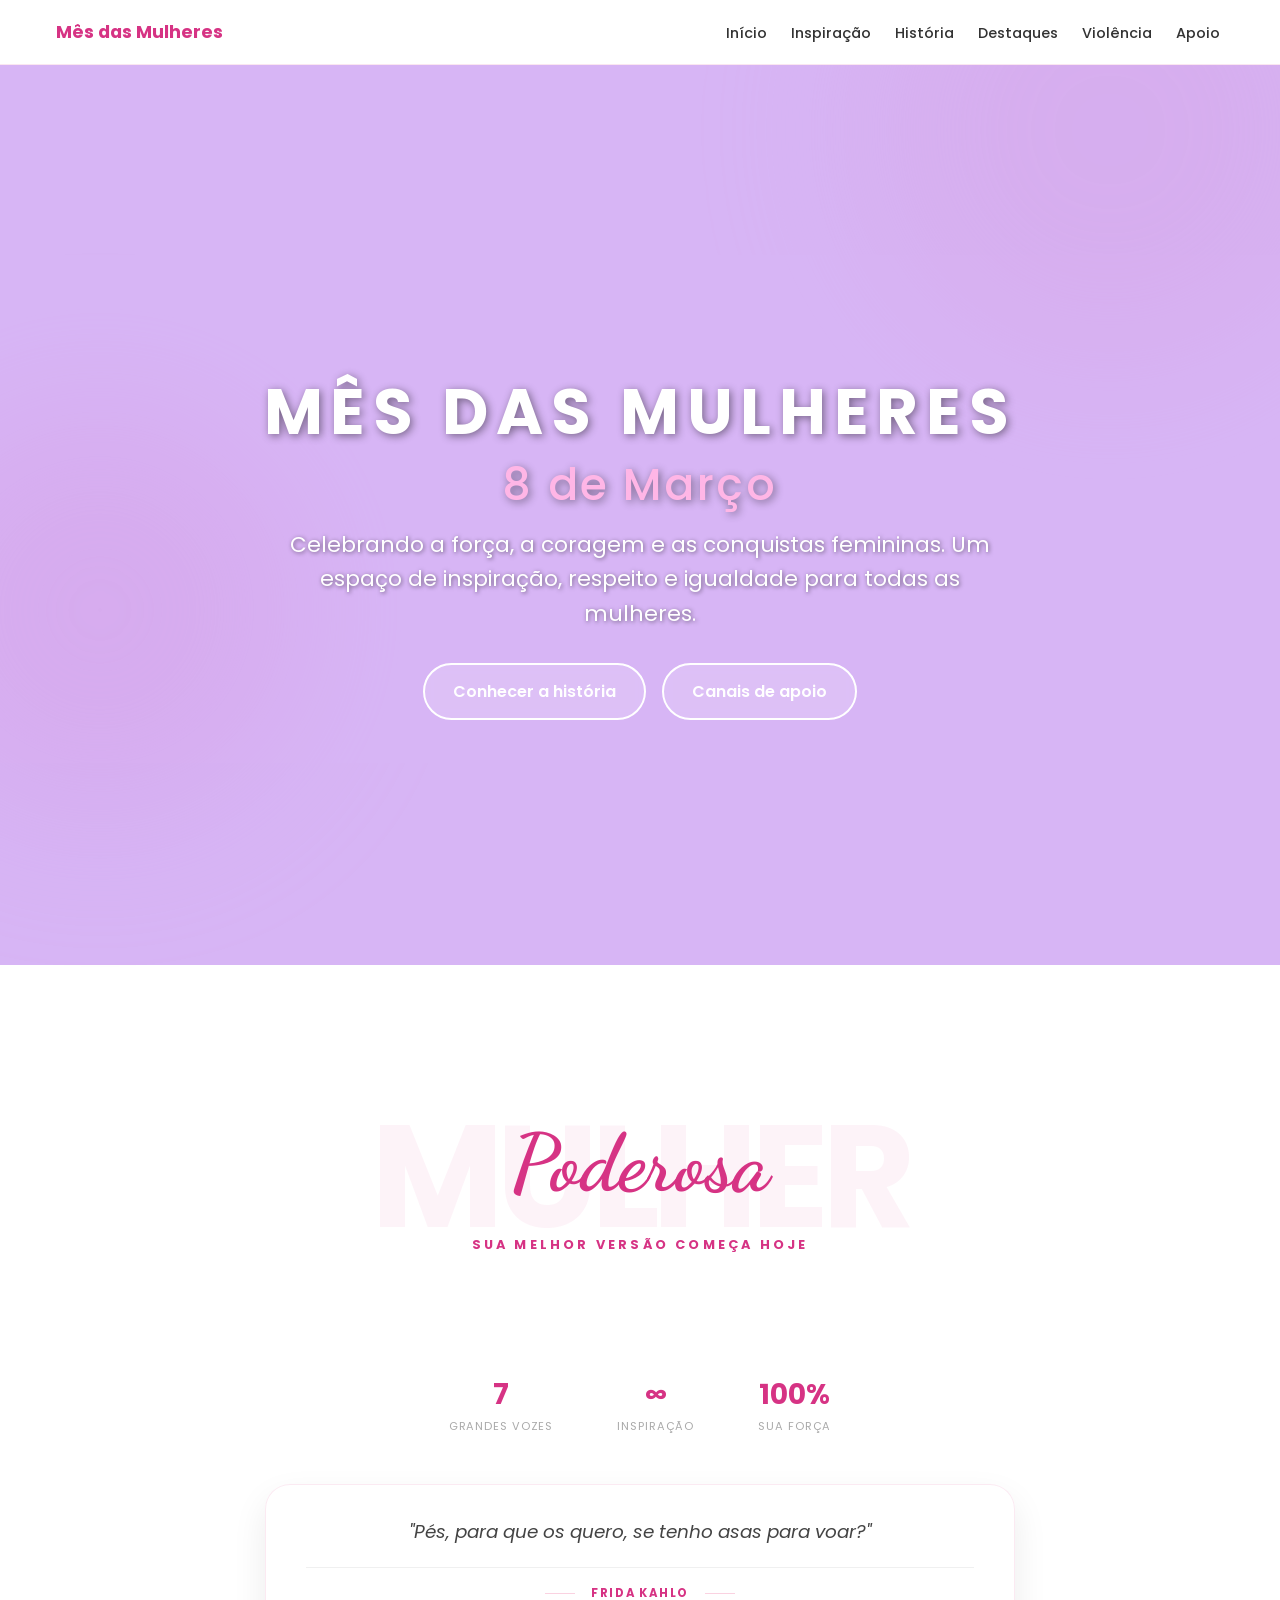
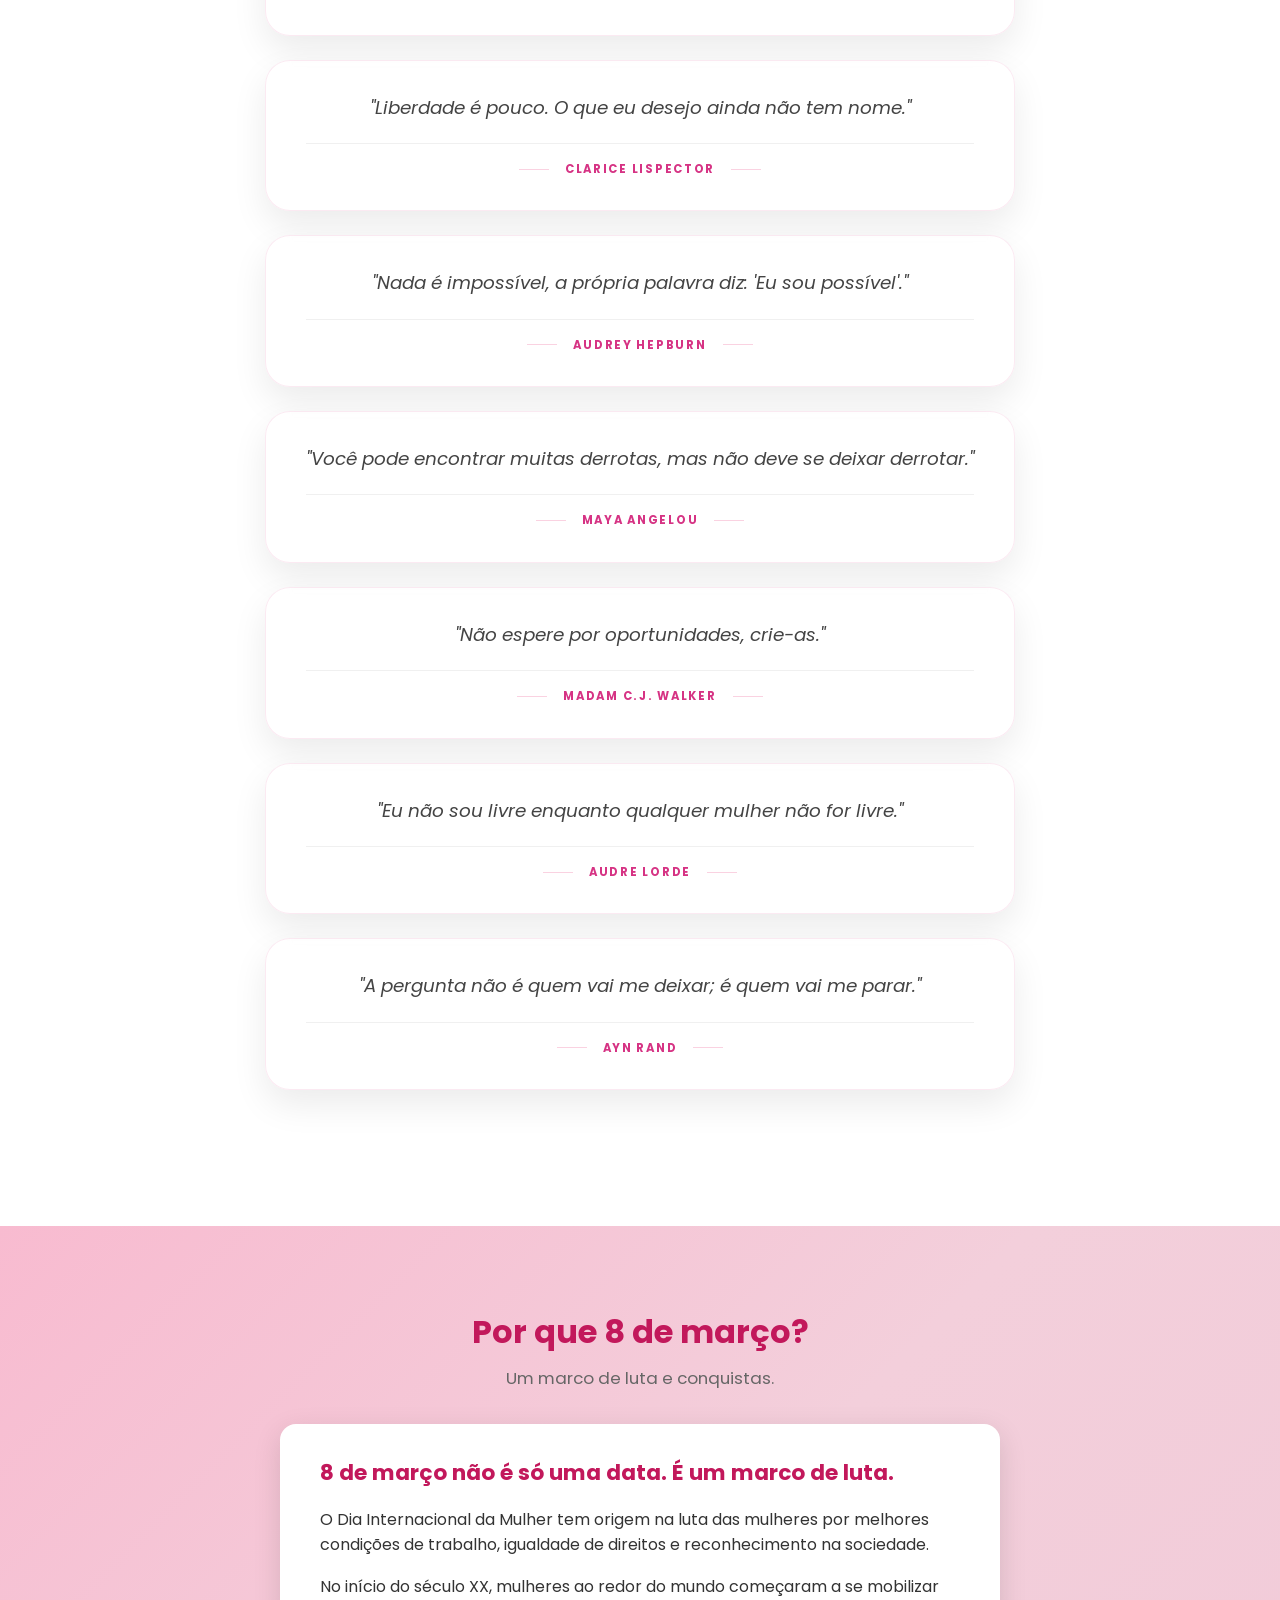
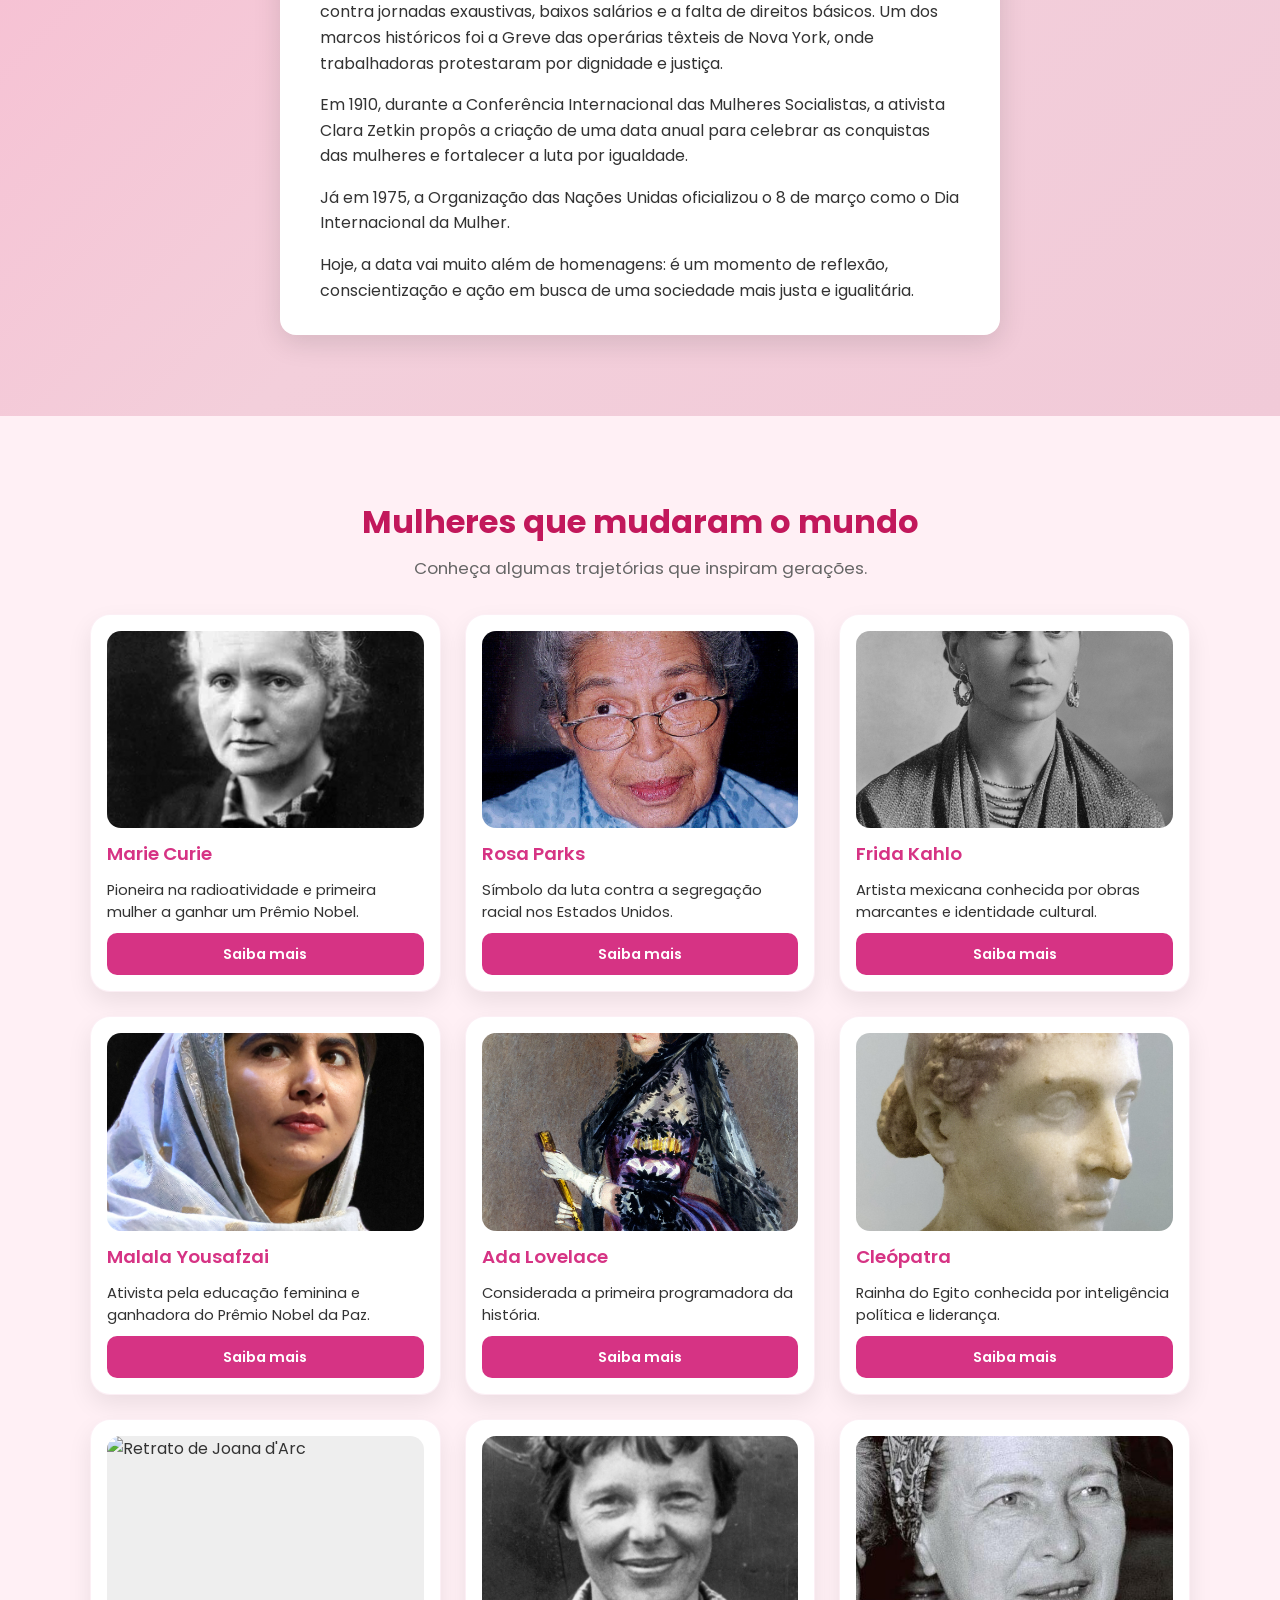
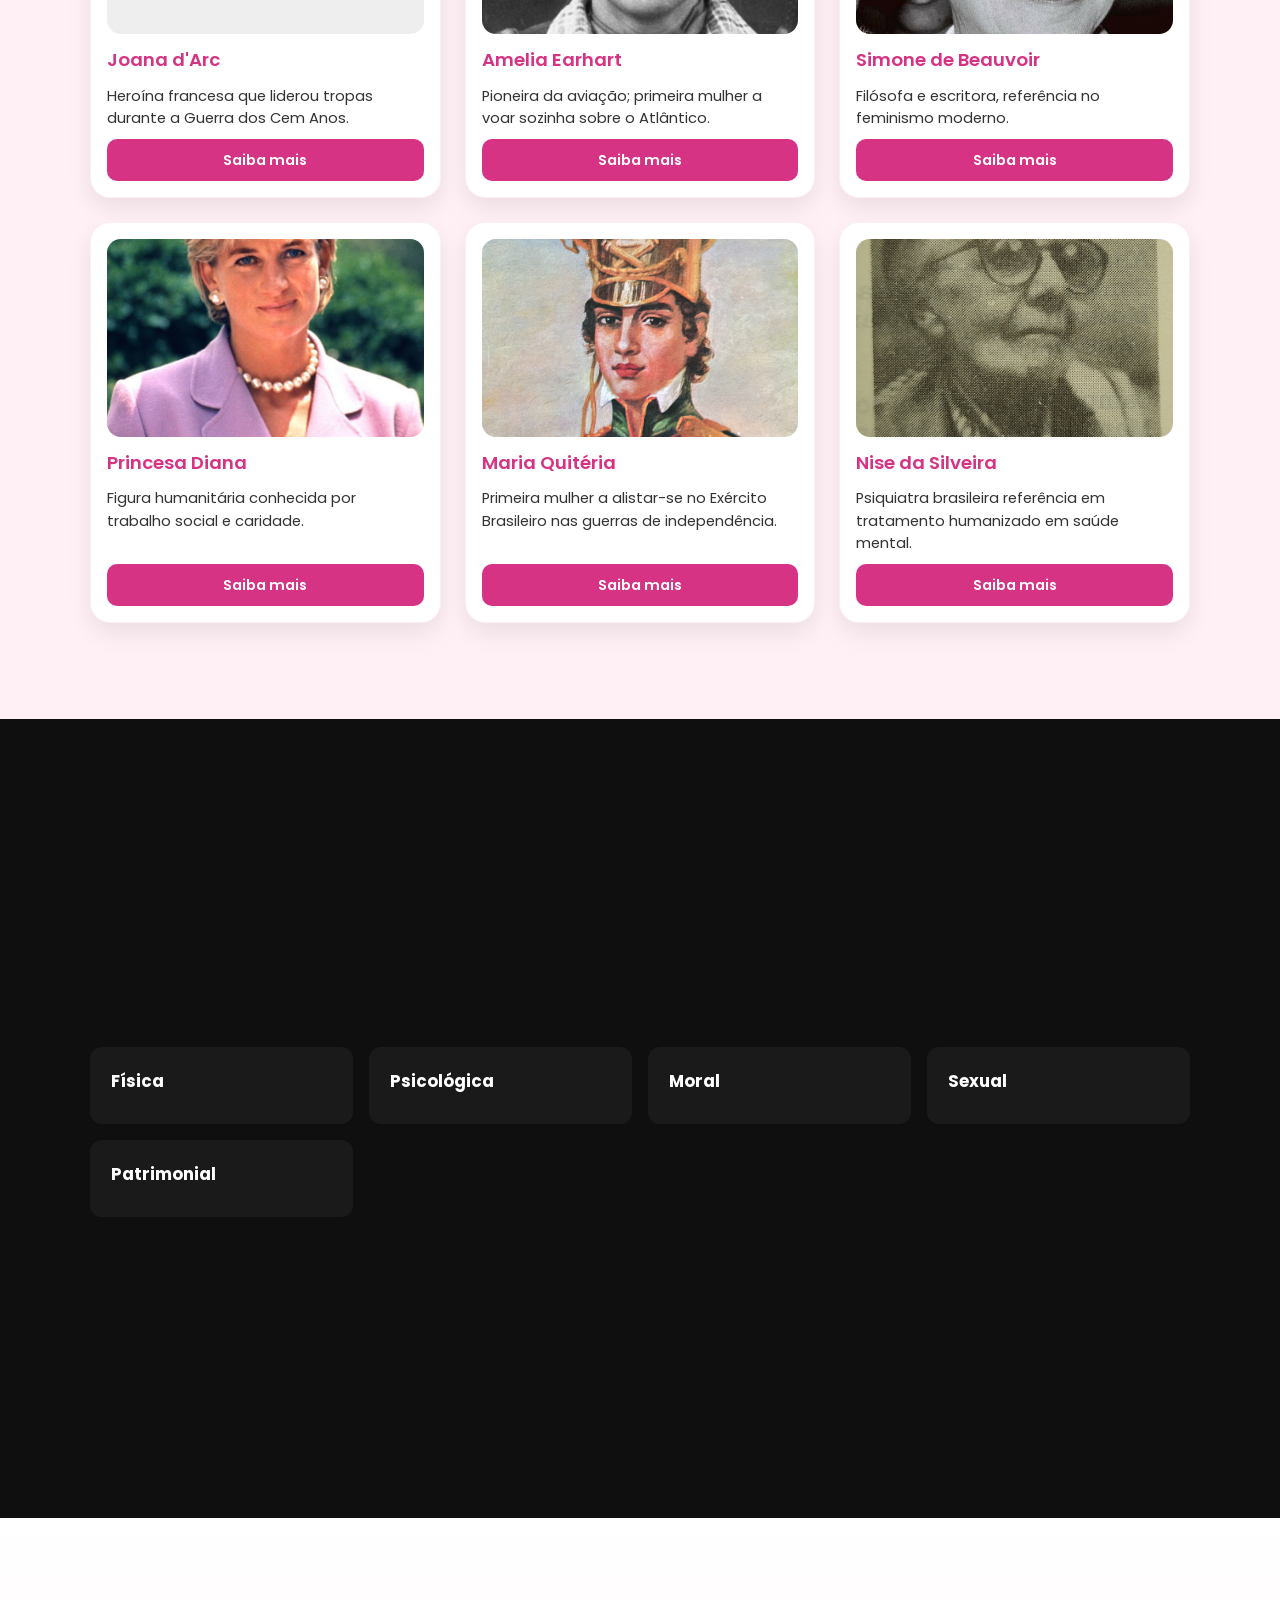
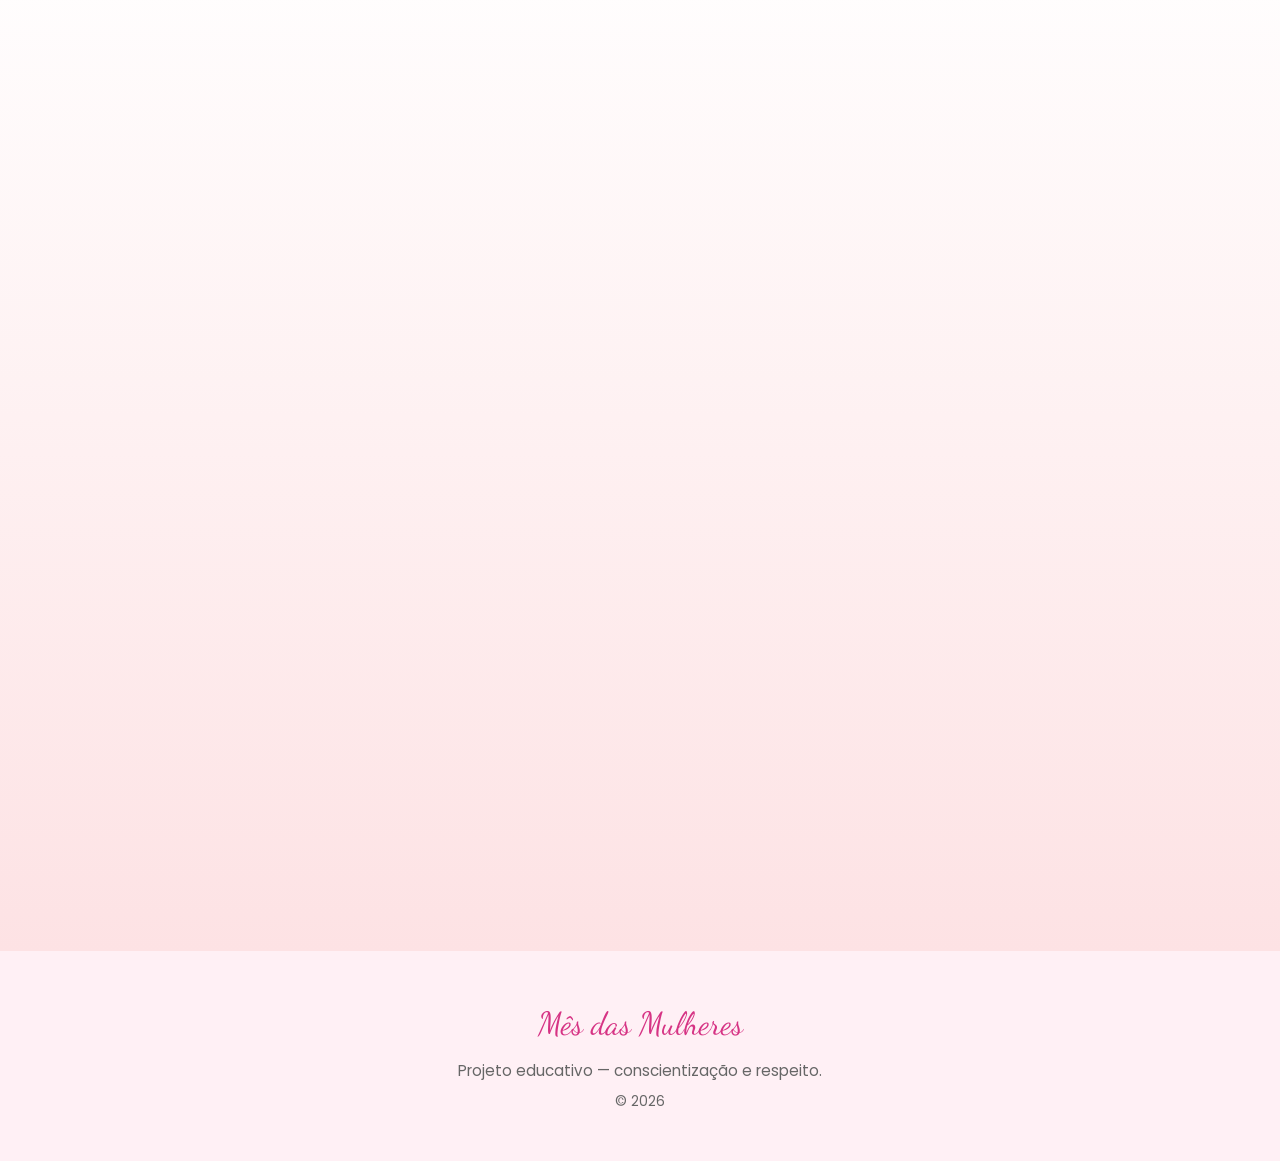
==== index.html @ 2ccd777c "algumas pastas estao no projeto e a index.html é a juncao de todas elas, cada grupo de aluno fez uma" ====
<!DOCTYPE html>
<html lang="pt-BR">
<head>
  <meta charset="UTF-8">
  <meta name="viewport" content="width=device-width, initial-scale=1.0">
  <title>Mês das Mulheres | 8 de Março — Conscientização e Apoio</title>
  <meta name="description" content="Celebração do Dia Internacional da Mulher: história, inspiração, mulheres que mudaram o mundo e canais de apoio contra a violência.">

  <!-- Tipografia unificada: corpo (Poppins/Quicksand) + títulos decorativos (Dancing Script) -->
  <link rel="preconnect" href="https://fonts.googleapis.com">
  <link rel="preconnect" href="https://fonts.gstatic.com" crossorigin>
  <link href="https://fonts.googleapis.com/css2?family=Dancing+Script:wght@600&family=Poppins:wght@300;400;600;700&family=Quicksand:wght@300;400;500;700&display=swap" rel="stylesheet">
  <link href="https://unpkg.com/aos@2.3.1/dist/aos.css" rel="stylesheet">

  <link rel="stylesheet" href="css/styles.css">

  <style>
    /* Hero: estende o carrossel para mais imagens com transição suave */
    @keyframes slideShowEnhanced {
      0% {
        opacity: 0;
        transform: scale(1.08);
      }
      3% {
        opacity: 1;
        transform: scale(1);
      }
      10% {
        opacity: 1;
        transform: scale(1);
      }
      13% {
        opacity: 0;
        transform: scale(0.98);
      }
      100% {
        opacity: 0;
        transform: scale(1.08);
      }
    }

    /* Mantém a base do CSS existente, mas usa a animação com janela menor (mais slides). */
    .carousel-slide {
      animation-name: slideShowEnhanced;
    }
  </style>
</head>
<body>
  <!-- Navegação fixa: âncoras para cada bloco do site -->
  <header class="site-header" id="topo">
    <nav class="site-nav" aria-label="Principal">
      <a class="logo" href="#hero">Mês das Mulheres</a>
      <button type="button" class="nav-toggle" aria-expanded="false" aria-controls="nav-links" id="nav-toggle">
        <span class="nav-toggle-bar"></span>
        <span class="nav-toggle-bar"></span>
        <span class="nav-toggle-bar"></span>
        <span class="visually-hidden">Abrir menu</span>
      </button>
      <ul class="nav-links" id="nav-links">
        <li><a href="#hero">Início</a></li>
        <li><a href="#inspiracao">Inspiração</a></li>
        <li><a href="#historia">História</a></li>
        <li><a href="#destaques">Destaques</a></li>
        <li><a href="#violencia">Violência</a></li>
        <li><a href="#apoio">Apoio</a></li>
      </ul>
    </nav>
  </header>

  <!-- Hero: carrossel de fundo + chamada principal (integração do projeto Hero) -->
  <section class="hero" id="hero" aria-labelledby="hero-title">
    <div class="carousel" aria-hidden="true">
      <!-- Sl ides atuais (imagens atuais que já estavam no Hero) -->
      <div class="carousel-slide slide-1" style="animation-delay: 0s;"></div>
      <div class="carousel-slide slide-2" style="animation-delay: 2s;"></div>
      <div class="carousel-slide slide-3" style="animation-delay: 4s;"></div>
      <div class="carousel-slide slide-4" style="animation-delay: 6s;"></div>
      <div class="carousel-slide slide-5" style="animation-delay: 8s;"></div>

      <!-- Novos slides: imagens locais da pasta "Mes das mulheres - Hero" (não substitui as existentes) -->
      <div class="carousel-slide slide-6" style="background-image: url('./Mes%20das%20mulheres%20-%20Hero/mulheres.png'); animation-delay: 10s;"></div>
      <div class="carousel-slide slide-7" style="background-image: url('./Mes%20das%20mulheres%20-%20Hero/mulheres-na-arte.jpg'); animation-delay: 12s;"></div>
      <div class="carousel-slide slide-8" style="background-image: url('./Mes%20das%20mulheres%20-%20Hero/grupo-boticario-mulheres-invisiveis.jpg'); animation-delay: 14s;"></div>
      <div class="carousel-slide slide-9" style="background-image: url('./Mes%20das%20mulheres%20-%20Hero/Topo-dia-da-mulher-ok.jpg'); animation-delay: 16s;"></div>
      <div class="carousel-slide slide-10" style="background-image: url('./Mes%20das%20mulheres%20-%20Hero/Capa-_-1950x800-Blog-05.03-Blog-Condor-Mulheres-1024x420.webp'); animation-delay: 18s;"></div>
    </div>
    <div class="hero-content">
      <h1 id="hero-title">MÊS DAS MULHERES <span class="highlight">8 de Março</span></h1>
      <p>Celebrando a força, a coragem e as conquistas femininas. Um espaço de inspiração, respeito e igualdade para todas as mulheres.</p>
      <div class="hero-buttons">
        <a href="#historia" class="btn btn-outline">Conhecer a história</a>
        <a href="#apoio" class="btn btn-outline">Canais de apoio</a>
      </div>
    </div>
  </section>

  <!-- Bloco “Florescer”: estatísticas + citações (projeto landing page) -->
  <div class="bg-blob bg-blob--1" aria-hidden="true"></div>
  <div class="bg-blob bg-blob--2" aria-hidden="true"></div>

  <section class="section section--light inspiration" id="inspiracao">
    <div class="inspiration-hero">
      <div class="bg-text" aria-hidden="true">MULHER</div>
      <h2 class="inspiration-title" data-aos="zoom-in">Poderosa</h2>
      <p class="inspiration-sub" data-aos="fade-up" data-aos-delay="200">Sua melhor versão começa hoje</p>
    </div>

    <div class="stats" data-aos="fade-up">
      <div class="stat-item">
        <h3>7</h3>
        <p>Grandes vozes</p>
      </div>
      <div class="stat-item">
        <h3>∞</h3>
        <p>Inspiração</p>
      </div>
      <div class="stat-item">
        <h3>100%</h3>
        <p>Sua força</p>
      </div>
    </div>

    <div class="quotes-wrap">
      <div class="quote-card" data-aos="fade-up">
        <p class="quote-text">"Pés, para que os quero, se tenho asas para voar?"</p>
        <div class="author-box">
          <span class="author-line"></span>
          <span class="author">Frida Kahlo</span>
          <span class="author-line"></span>
        </div>
      </div>
      <div class="quote-card" data-aos="fade-up">
        <p class="quote-text">"Liberdade é pouco. O que eu desejo ainda não tem nome."</p>
        <div class="author-box">
          <span class="author-line"></span>
          <span class="author">Clarice Lispector</span>
          <span class="author-line"></span>
        </div>
      </div>
      <div class="quote-card" data-aos="fade-up">
        <p class="quote-text">"Nada é impossível, a própria palavra diz: 'Eu sou possível'."</p>
        <div class="author-box">
          <span class="author-line"></span>
          <span class="author">Audrey Hepburn</span>
          <span class="author-line"></span>
        </div>
      </div>
      <div class="quote-card" data-aos="fade-up">
        <p class="quote-text">"Você pode encontrar muitas derrotas, mas não deve se deixar derrotar."</p>
        <div class="author-box">
          <span class="author-line"></span>
          <span class="author">Maya Angelou</span>
          <span class="author-line"></span>
        </div>
      </div>
      <div class="quote-card" data-aos="fade-up">
        <p class="quote-text">"Não espere por oportunidades, crie-as."</p>
        <div class="author-box">
          <span class="author-line"></span>
          <span class="author">Madam C.J. Walker</span>
          <span class="author-line"></span>
        </div>
      </div>
      <div class="quote-card" data-aos="fade-up">
        <p class="quote-text">"Eu não sou livre enquanto qualquer mulher não for livre."</p>
        <div class="author-box">
          <span class="author-line"></span>
          <span class="author">Audre Lorde</span>
          <span class="author-line"></span>
        </div>
      </div>
      <div class="quote-card" data-aos="fade-up">
        <p class="quote-text">"A pergunta não é quem vai me deixar; é quem vai me parar."</p>
        <div class="author-box">
          <span class="author-line"></span>
          <span class="author">Ayn Rand</span>
          <span class="author-line"></span>
        </div>
      </div>
    </div>
  </section>

  <!-- História do 8 de março: cartão com efeito tilt (projeto Sobre o dia) -->
  <section class="section section--gradient" id="historia">
    <div class="section-heading" data-aos="fade-up">
      <h2>Por que 8 de março?</h2>
      <p class="section-lead">Um marco de luta e conquistas.</p>
    </div>
    <div class="historia-card-wrap">
      <article class="historia-card" id="historia-card" tabindex="0">
        <h3>8 de março não é só uma data. É um marco de luta.</h3>
        <p>O Dia Internacional da Mulher tem origem na luta das mulheres por melhores condições de trabalho, igualdade de direitos e reconhecimento na sociedade.</p>
        <p>No início do século XX, mulheres ao redor do mundo começaram a se mobilizar contra jornadas exaustivas, baixos salários e a falta de direitos básicos. Um dos marcos históricos foi a Greve das operárias têxteis de Nova York, onde trabalhadoras protestaram por dignidade e justiça.</p>
        <p>Em 1910, durante a Conferência Internacional das Mulheres Socialistas, a ativista Clara Zetkin propôs a criação de uma data anual para celebrar as conquistas das mulheres e fortalecer a luta por igualdade.</p>
        <p>Já em 1975, a Organização das Nações Unidas oficializou o 8 de março como o Dia Internacional da Mulher.</p>
        <p>Hoje, a data vai muito além de homenagens: é um momento de reflexão, conscientização e ação em busca de uma sociedade mais justa e igualitária.</p>
      </article>
    </div>
  </section>

  <!-- Destaques: cards com imagens em assets/img (dados em js/destaques-data.js) -->
  <section class="section section--pink" id="destaques">
    <div class="section-heading" data-aos="fade-up">
      <h2>Mulheres que mudaram o mundo</h2>
      <p class="section-lead">Conheça algumas trajetórias que inspiram gerações.</p>
    </div>
    <div class="grid-destaques" id="grid-destaques" data-aos="fade-up"></div>
  </section>

  <!-- Violência: tom mais sério, cards expansíveis (projeto denúncia) -->
  <section class="section section--dark" id="violencia">
    <div class="violencia-inner">
      <div class="section-heading section-heading--light" data-aos="fade-up">
        <h2>Violência contra a mulher não é amor. É crime.</h2>
        <p class="section-lead section-lead--muted">Informação é proteção. Em emergência, priorize sua segurança.</p>
      </div>
      <div class="violencia-actions" data-aos="fade-up">
        <button type="button" class="btn btn-danger" data-tel="180">Ligar 180</button>
        <button type="button" class="btn btn-danger" data-tel="190">Emergência 190</button>
      </div>

      <h3 class="violencia-subtitle" data-aos="fade-up">Tipos de violência <span class="hint">(toque para ver)</span></h3>
      <div class="violencia-grid" id="violencia-grid"></div>

      <div class="violencia-help" data-aos="fade-up">
        <h3>Como ajudar quem sofre violência</h3>
        <ul>
          <li>Escute sem julgar</li>
          <li>Ofereça apoio emocional e prático quando possível</li>
          <li>Incentive o busca de ajuda profissional e denúncia com segurança</li>
        </ul>
      </div>
    </div>
  </section>

  <!-- Canais de apoio: texto expandido (projeto joao.html) integrado ao layout -->
  <section class="section section--apoio" id="apoio">
    <div class="apoio-card" data-aos="fade-up">
      <h2>Canais de apoio e denúncia: você não está sozinha</h2>
      <p>Buscar ajuda é um passo importante e corajoso. A denúncia é essencial para interromper a violência, proteger vidas e garantir seus direitos. As informações são tratadas com sigilo e respeito, priorizando a sua segurança.</p>

      <div class="alerta-urgente" role="alert">
        <strong>Atenção:</strong> em caso de perigo imediato ou violência em andamento, ligue <strong>190</strong> agora.
      </div>

      <div class="canais-grid">
        <div class="canal-item">
          <strong>180 — Central de Atendimento à Mulher</strong>
          <p>Atendimento gratuito, 24 horas. Escuta, orientação e encaminhamento para serviços de apoio em todo o Brasil. Denúncias e dúvidas com segurança.</p>
        </div>
        <div class="canal-item">
          <strong>190 — Polícia Militar</strong>
          <p>Emergências e risco imediato. Equipe pode ser enviada ao local com prioridade.</p>
        </div>
        <div class="canal-item">
          <strong>Delegacias especializadas (DEAMs)</strong>
          <p>Acolhimento, registro de ocorrência e medidas protetivas quando aplicável.</p>
        </div>
      </div>

      <div class="orientacoes-box">
        <h3>Quando usar cada canal?</h3>
        <ul>
          <li><strong>Urgência ou risco imediato:</strong> 190.</li>
          <li><strong>Orientação, apoio ou denúncia sem urgência:</strong> 180.</li>
          <li><strong>Registro formal ou proteção legal:</strong> delegacia especializada.</li>
        </ul>
      </div>

      <p class="apoio-note">Em muitos estados há atendimento online para registrar ocorrências e buscar ajuda. Se não puder denunciar, alguém de confiança pode procurar orientação por você.</p>

      <div class="apoio-final">
        Você não está sozinha. Existe apoio, proteção e pessoas preparadas para ajudar.
      </div>
    </div>
  </section>

  <footer class="site-footer">
    <p class="footer-brand">Mês das Mulheres</p>
    <p class="footer-tag">Projeto educativo — conscientização e respeito.</p>
    <p class="footer-copy">© <span id="year"></span></p>
  </footer>

  <script src="https://unpkg.com/aos@2.3.1/dist/aos.js"></script>
  <script src="js/destaques-data.js"></script>
  <script src="js/destaques-ui.js"></script>
  <script src="js/main.js"></script>
</body>
</html>
---- css/styles.css ----
/**
 * Estilos unificados — Mês das Mulheres
 * Paleta: rosa/rosa-escuro/roxo com seção escura para violência (contraste e legibilidade).
 */

:root {
  --p-100: #fde2e4;
  --p-200: #fad2e1;
  --p-300: #f8bbd0;
  --p-500: #d63384;
  --p-600: #c2185b;
  --accent: #8e2de2;
  --text: #333;
  --text-muted: #666;
  --white: #ffffff;
  --dark-bg: #0f0f0f;
  --dark-card: #1a1a1a;
  --danger: #e50914;
  --danger-bg: #2a0000;
  --shadow: 0 15px 35px rgba(0, 0, 0, 0.08);
  --radius: 16px;
  --nav-h: 64px;
  --font-body: "Poppins", "Quicksand", system-ui, sans-serif;
  --font-display: "Dancing Script", cursive;
}

/* Reset leve + box model */
*,
*::before,
*::after {
  margin: 0;
  padding: 0;
  box-sizing: border-box;
}

html {
  scroll-behavior: smooth;
}

body {
  font-family: var(--font-body);
  color: var(--text);
  background: var(--white);
  overflow-x: hidden;
  line-height: 1.6;
}

img {
  max-width: 100%;
  height: auto;
  display: block;
}

.visually-hidden {
  position: absolute;
  width: 1px;
  height: 1px;
  padding: 0;
  margin: -1px;
  overflow: hidden;
  clip: rect(0, 0, 0, 0);
  white-space: nowrap;
  border: 0;
}

/* ---------- Cabeçalho / navegação ---------- */
.site-header {
  position: sticky;
  top: 0;
  z-index: 2000;
  background: rgba(255, 255, 255, 0.92);
  backdrop-filter: blur(10px);
  border-bottom: 1px solid rgba(214, 51, 132, 0.12);
}

.site-nav {
  max-width: 1200px;
  margin: 0 auto;
  padding: 0 1rem;
  min-height: var(--nav-h);
  display: flex;
  align-items: center;
  justify-content: space-between;
  flex-wrap: wrap;
  gap: 0.5rem;
}

.logo {
  font-weight: 700;
  color: var(--p-500);
  text-decoration: none;
  font-size: 1.1rem;
}

.nav-links {
  list-style: none;
  display: flex;
  flex-wrap: wrap;
  gap: 0.25rem 1rem;
  align-items: center;
}

.nav-links a {
  color: var(--text);
  text-decoration: none;
  font-size: 0.9rem;
  font-weight: 500;
  padding: 0.35rem 0.25rem;
  border-radius: 6px;
  transition: color 0.2s, background 0.2s;
}

.nav-links a:hover,
.nav-links a:focus-visible {
  color: var(--p-500);
  background: var(--p-100);
  outline: none;
}

/* Menu mobile (hambúrguer) */
.nav-toggle {
  display: none;
  flex-direction: column;
  justify-content: center;
  gap: 5px;
  width: 44px;
  height: 44px;
  border: none;
  background: transparent;
  cursor: pointer;
  border-radius: 8px;
}

.nav-toggle-bar {
  width: 24px;
  height: 3px;
  background: var(--p-600);
  border-radius: 2px;
  transition: transform 0.2s;
}

.nav-toggle[aria-expanded="true"] .nav-toggle-bar:nth-child(1) {
  transform: translateY(8px) rotate(45deg);
}

.nav-toggle[aria-expanded="true"] .nav-toggle-bar:nth-child(2) {
  opacity: 0;
}

.nav-toggle[aria-expanded="true"] .nav-toggle-bar:nth-child(3) {
  transform: translateY(-8px) rotate(-45deg);
}

@media (max-width: 900px) {
  .nav-toggle {
    display: flex;
  }

  .nav-links {
    display: none;
    width: 100%;
    flex-direction: column;
    align-items: flex-start;
    padding: 0.5rem 0 1rem;
  }

  .nav-links.is-open {
    display: flex;
  }
}

/* ---------- Hero + carrossel (imagens via CSS — URLs públicas) ---------- */
.hero {
  min-height: 100vh;
  width: 100%;
  position: relative;
  display: flex;
  align-items: center;
  justify-content: center;
  text-align: center;
  color: var(--white);
  overflow: hidden;
  padding-top: var(--nav-h);
}

.hero::before {
  content: "";
  position: absolute;
  inset: 0;
  background: rgba(142, 45, 226, 0.35);
  z-index: 1;
}

.carousel {
  position: absolute;
  inset: 0;
  z-index: 0;
}

.carousel-slide {
  position: absolute;
  inset: 0;
  background-size: cover;
  background-position: center;
  opacity: 0;
  animation: slideShow 20s infinite;
}

/* Slides: fotos de contexto (Unsplash) — substituível por assets locais em /assets */
.slide-1 {
  background-image: url("https://images.unsplash.com/photo-1524504388940-b1c1722653e1?auto=format&fit=crop&w=1920&q=80");
  animation-delay: 0s;
}

.slide-2 {
  background-image: url("https://images.unsplash.com/photo-1573496359142-b8d87734a5a2?auto=format&fit=crop&w=1920&q=80");
  animation-delay: 4s;
}

.slide-3 {
  background-image: url("https://images.unsplash.com/photo-1529626455594-4ff0802cfb7e?auto=format&fit=crop&w=1920&q=80");
  animation-delay: 8s;
}

.slide-4 {
  background-image: url("https://images.unsplash.com/photo-1524250502761-1ac6f2e30d43?auto=format&fit=crop&w=1920&q=80");
  animation-delay: 12s;
}

.slide-5 {
  background-image: url("https://images.unsplash.com/photo-1524502397800-2eeaad7c3fe5?auto=format&fit=crop&w=1920&q=80");
  animation-delay: 16s;
}

@keyframes slideShow {
  0% {
    opacity: 0;
    transform: scale(1.08);
  }
  4% {
    opacity: 1;
    transform: scale(1);
  }
  18% {
    opacity: 1;
    transform: scale(1);
  }
  22% {
    opacity: 0;
    transform: scale(0.98);
  }
  100% {
    opacity: 0;
    transform: scale(1.08);
  }
}

.hero-content {
  position: relative;
  z-index: 2;
  max-width: 900px;
  padding: 1.25rem;
}

.hero-content h1 {
  font-size: clamp(1.75rem, 5vw, 4rem);
  margin-bottom: 1rem;
  text-shadow: 2px 2px 8px rgba(0, 0, 0, 0.45);
  font-weight: 700;
  letter-spacing: 0.12em;
  line-height: 1.2;
}

.hero-content .highlight {
  color: #ffb6e6;
  font-weight: 500;
  display: block;
  font-size: clamp(1.5rem, 4vw, 2.75rem);
  margin-top: 0.5rem;
  letter-spacing: 0.06em;
}

.hero-content p {
  font-size: clamp(1rem, 2vw, 1.35rem);
  margin-bottom: 2rem;
  text-shadow: 1px 1px 4px rgba(0, 0, 0, 0.5);
  max-width: 700px;
  margin-left: auto;
  margin-right: auto;
  font-weight: 400;
}

.hero-buttons {
  display: flex;
  gap: 1rem;
  justify-content: center;
  flex-wrap: wrap;
}

.btn {
  display: inline-block;
  padding: 0.85rem 1.75rem;
  border-radius: 999px;
  font-weight: 600;
  font-size: 1rem;
  text-decoration: none;
  border: 2px solid transparent;
  cursor: pointer;
  transition: transform 0.2s, box-shadow 0.2s, background 0.2s, color 0.2s;
  font-family: inherit;
}

.btn-outline {
  background: rgba(255, 255, 255, 0.15);
  color: var(--white);
  border-color: var(--white);
  backdrop-filter: blur(6px);
}

.btn-outline:hover {
  background: var(--white);
  color: var(--accent);
  transform: translateY(-2px);
  box-shadow: 0 8px 24px rgba(0, 0, 0, 0.25);
}

.btn-danger {
  background: var(--danger);
  color: var(--white);
  border: none;
}

.btn-danger:hover {
  filter: brightness(1.08);
  transform: translateY(-2px);
}

/* ---------- Seções genéricas + blobs de fundo ---------- */
.bg-blob {
  position: fixed;
  z-index: -1;
  filter: blur(80px);
  border-radius: 50%;
  opacity: 0.35;
  pointer-events: none;
}

.bg-blob--1 {
  width: min(500px, 80vw);
  height: min(500px, 80vw);
  background: var(--p-100);
  top: -120px;
  right: -80px;
}

.bg-blob--2 {
  width: min(400px, 70vw);
  height: min(400px, 70vw);
  background: var(--p-200);
  bottom: 10%;
  left: -100px;
}

.section {
  padding: clamp(3rem, 8vw, 5rem) 1.25rem;
  max-width: 1100px;
  margin: 0 auto;
}

.section-heading {
  text-align: center;
  margin-bottom: 2rem;
}

.section-heading h2 {
  font-size: clamp(1.5rem, 3vw, 2rem);
  color: var(--p-600);
  margin-bottom: 0.5rem;
}

.section-heading--light h2 {
  color: var(--white);
}

.section-lead {
  color: var(--text-muted);
  font-size: 1.05rem;
}

.section-lead--muted {
  color: rgba(255, 255, 255, 0.75);
}

.section--light {
  max-width: 100%;
  padding-left: 20px;
  padding-right: 20px;
}

.section--gradient {
  background: linear-gradient(135deg, var(--p-300), #f3cfdb, #f1cad8);
  max-width: none;
  padding-left: clamp(1rem, 4vw, 2rem);
  padding-right: clamp(1rem, 4vw, 2rem);
}

.section--pink {
  background: #fff0f5;
  max-width: none;
}

.section--dark {
  background: var(--dark-bg);
  color: var(--white);
  max-width: none;
  padding-left: clamp(1rem, 4vw, 2rem);
  padding-right: clamp(1rem, 4vw, 2rem);
}

.section--apoio {
  background: linear-gradient(to top, var(--p-100), var(--white));
  max-width: none;
}

/* Inspiração (título + stats + quotes) */
.inspiration {
  padding-top: 2rem;
}

.inspiration-hero {
  position: relative;
  min-height: 40vh;
  display: flex;
  flex-direction: column;
  justify-content: center;
  align-items: center;
  text-align: center;
  margin-bottom: 1rem;
}

.bg-text {
  position: absolute;
  font-size: clamp(4rem, 18vw, 9rem);
  font-weight: 700;
  color: rgba(214, 51, 132, 0.06);
  z-index: 0;
  user-select: none;
  letter-spacing: -0.05em;
}

.inspiration-title {
  font-family: var(--font-display);
  color: var(--p-500);
  font-size: clamp(3rem, 12vw, 5rem);
  margin-bottom: 0.5rem;
  position: relative;
  z-index: 1;
}

.inspiration-sub {
  letter-spacing: 0.25em;
  text-transform: uppercase;
  font-size: 0.8rem;
  color: var(--p-500);
  font-weight: 700;
  opacity: 0.85;
  position: relative;
  z-index: 1;
}

.stats {
  display: flex;
  justify-content: center;
  gap: clamp(1.5rem, 6vw, 4rem);
  margin: 0 auto 3rem;
  max-width: 600px;
  flex-wrap: wrap;
}

.stat-item {
  text-align: center;
}

.stat-item h3 {
  font-size: 1.75rem;
  color: var(--p-500);
  font-weight: 700;
}

.stat-item p {
  font-size: 0.7rem;
  text-transform: uppercase;
  color: #aaa;
  letter-spacing: 0.08em;
}

.quotes-wrap {
  max-width: 750px;
  margin: 0 auto;
  padding-bottom: 2rem;
}

.quote-card {
  background: rgba(255, 255, 255, 0.75);
  backdrop-filter: blur(12px);
  padding: 2rem 2.5rem;
  margin-bottom: 1.5rem;
  border-radius: 25px;
  border: 1px solid rgba(214, 51, 132, 0.1);
  box-shadow: var(--shadow);
  transition: transform 0.35s ease, box-shadow 0.35s ease, border-color 0.35s;
  position: relative;
}

.quote-card:hover {
  transform: translateY(-6px);
  border-color: rgba(214, 51, 132, 0.35);
  box-shadow: 0 20px 45px rgba(214, 51, 132, 0.12);
}

.quote-text {
  font-size: 1.15rem;
  font-style: italic;
  margin-bottom: 1.25rem;
  color: #444;
  line-height: 1.65;
  text-align: center;
}

.author-box {
  display: flex;
  justify-content: center;
  align-items: center;
  gap: 1rem;
  border-top: 1px solid #f0f0f0;
  padding-top: 1rem;
}

.author-line {
  width: 30px;
  height: 1px;
  background: var(--p-200);
}

.author {
  font-weight: 700;
  text-transform: uppercase;
  font-size: 0.72rem;
  color: var(--p-500);
  letter-spacing: 0.15em;
}

/* História card */
.historia-card-wrap {
  display: flex;
  justify-content: center;
}

.historia-card {
  background: var(--white);
  max-width: 720px;
  padding: 2rem 2.5rem;
  border-radius: var(--radius);
  box-shadow: 0 8px 28px rgba(0, 0, 0, 0.12);
  transition: transform 0.2s ease, box-shadow 0.2s ease;
  transform-style: preserve-3d;
  will-change: transform;
}

.historia-card h3 {
  color: var(--p-600);
  font-size: 1.35rem;
  margin-bottom: 1rem;
}

.historia-card p {
  margin-bottom: 1rem;
  color: var(--text);
  font-size: 1rem;
}

.historia-card p:last-child {
  margin-bottom: 0;
}

/* ---------- Seção Destaques (Grid + cards semânticos) ---------- */
.grid-destaques {
  display: grid;
  grid-template-columns: repeat(auto-fill, minmax(min(100%, 280px), 1fr));
  gap: clamp(1rem, 3vw, 1.5rem);
  max-width: 1100px;
  margin: 0 auto;
  padding: 0 0 1rem;
}

.card-destaque {
  background: var(--white);
  border-radius: 20px;
  padding: 1rem;
  box-shadow: 0 10px 24px rgba(0, 0, 0, 0.08);
  transition: transform 0.3s ease, box-shadow 0.3s ease;
  display: flex;
  flex-direction: column;
  gap: 0.65rem;
  overflow: hidden;
  border: 1px solid rgba(214, 51, 132, 0.08);
}

.card-destaque:hover {
  transform: translateY(-6px);
  box-shadow: 0 14px 32px rgba(214, 51, 132, 0.15);
}

.card-destaque__imagem {
  width: 100%;
  height: auto;
  max-height: 200px;
  aspect-ratio: 16 / 10;
  object-fit: cover;
  border-radius: 14px;
  background: #eee;
}

.card-destaque__titulo {
  color: var(--p-500);
  font-size: 1.15rem;
  font-weight: 600;
}

.card-destaque__descricao {
  font-size: 0.92rem;
  color: var(--text);
  flex-grow: 1;
  line-height: 1.5;
}

/* Link estilizado como botão — navega para detalhes.html?id= */
.btn-saiba-mais {
  margin-top: auto;
  display: inline-block;
  text-align: center;
  padding: 0.6rem 1.1rem;
  border-radius: 10px;
  background: var(--p-500);
  color: var(--white);
  font-family: inherit;
  font-weight: 600;
  font-size: 0.9rem;
  text-decoration: none;
  transition: background 0.2s, transform 0.15s;
}

.btn-saiba-mais:hover {
  background: var(--p-600);
  transform: translateY(-1px);
}

.btn-saiba-mais:focus-visible {
  outline: 2px solid var(--accent);
  outline-offset: 2px;
}

/* ---------- Página detalhes.html ---------- */
.pagina-detalhe {
  min-height: 100vh;
  display: flex;
  flex-direction: column;
}

.site-nav--detalhe {
  max-width: 960px;
  flex-wrap: nowrap;
}

.nav-voltar {
  color: var(--p-600);
  font-weight: 600;
  font-size: 0.9rem;
  text-decoration: none;
  padding: 0.35rem 0.5rem;
  border-radius: 8px;
}

.nav-voltar:hover {
  background: var(--p-100);
}

.detalhe-main {
  flex: 1;
  max-width: 900px;
  margin: 0 auto;
  padding: calc(var(--nav-h) + 1rem) 1.25rem 3rem;
  width: 100%;
}

.detalhe-erro {
  text-align: center;
  padding: 2rem;
  color: var(--text-muted);
}

.detalhe-erro a {
  color: var(--p-500);
}

.detalhe-artigo {
  display: flex;
  flex-direction: column;
  gap: 1.5rem;
}

.detalhe-figura {
  margin: 0;
  border-radius: var(--radius);
  overflow: hidden;
  box-shadow: var(--shadow);
}

.detalhe-imagem {
  width: 100%;
  height: auto;
  max-height: min(70vh, 520px);
  object-fit: contain;
  background: #f5f5f5;
  display: block;
}

.detalhe-conteudo {
  padding: 0 0.25rem;
}

.detalhe-titulo {
  font-size: clamp(1.5rem, 4vw, 2rem);
  color: var(--p-600);
  margin-bottom: 1rem;
}

.detalhe-paragrafo {
  margin-bottom: 1rem;
  color: var(--text);
  line-height: 1.7;
  font-size: 1.02rem;
}

.detalhe-paragrafo:last-child {
  margin-bottom: 0;
}

.btn-detalhe-voltar {
  display: inline-block;
  margin-top: 1.5rem;
  padding: 0.65rem 1.2rem;
  border-radius: 999px;
  background: var(--white);
  color: var(--p-600);
  border: 2px solid var(--p-500);
  font-weight: 600;
  text-decoration: none;
  transition: background 0.2s, color 0.2s;
}

.btn-detalhe-voltar:hover {
  background: var(--p-500);
  color: var(--white);
}

.site-footer--compact {
  padding: 1.5rem;
  margin-top: auto;
}

/* Violência */
.violencia-inner {
  max-width: 1100px;
  margin: 0 auto;
}

.violencia-actions {
  display: flex;
  flex-wrap: wrap;
  gap: 0.75rem;
  justify-content: center;
  margin-bottom: 2rem;
}

.violencia-subtitle {
  font-size: 1.15rem;
  margin-bottom: 1rem;
  text-align: center;
}

.violencia-subtitle .hint {
  font-weight: 400;
  font-size: 0.9rem;
  opacity: 0.75;
}

.violencia-grid {
  display: grid;
  grid-template-columns: repeat(auto-fit, minmax(240px, 1fr));
  gap: 1rem;
  margin-bottom: 2.5rem;
}

.violencia-card {
  background: var(--dark-card);
  padding: 1.25rem;
  border-radius: 12px;
  cursor: pointer;
  border: 1px solid transparent;
  transition: border-color 0.25s, background 0.25s;
  text-align: left;
}

.violencia-card:hover,
.violencia-card:focus-visible {
  border-color: var(--danger);
  outline: none;
}

.violencia-card strong {
  display: block;
  font-size: 1.05rem;
  margin-bottom: 0.5rem;
}

.violencia-card .descricao {
  font-size: 0.9rem;
  opacity: 0.88;
  line-height: 1.5;
  display: none;
  margin-top: 0.5rem;
}

.violencia-card.is-open .descricao {
  display: block;
}

.violencia-help {
  background: rgba(255, 255, 255, 0.06);
  padding: 1.5rem;
  border-radius: var(--radius);
  border-left: 4px solid var(--danger);
}

.violencia-help h3 {
  margin-bottom: 0.75rem;
  font-size: 1.1rem;
}

.violencia-help ul {
  padding-left: 1.25rem;
}

.violencia-help li {
  margin-bottom: 0.35rem;
}

/* Apoio */
.apoio-card {
  max-width: 900px;
  margin: 0 auto;
  padding: 2rem;
  background: var(--white);
  border-radius: var(--radius);
  box-shadow: var(--shadow);
}

.apoio-card h2 {
  color: var(--p-600);
  margin-bottom: 1rem;
  font-size: 1.5rem;
}

.apoio-card > p {
  margin-bottom: 1rem;
  color: var(--text);
}

.alerta-urgente {
  background: #ffe5e5;
  border-left: 5px solid #d32f2f;
  padding: 1rem 1.25rem;
  border-radius: 12px;
  margin: 1.5rem 0;
  font-weight: 600;
}

.canais-grid {
  display: grid;
  grid-template-columns: 1fr;
  gap: 1rem;
  margin: 1.5rem 0;
}

@media (min-width: 768px) {
  .canais-grid {
    grid-template-columns: repeat(3, 1fr);
  }
}

.canal-item {
  background: #f3e5f5;
  padding: 1rem 1.25rem;
  border-radius: 12px;
  border-left: 5px solid #8e24aa;
}

.canal-item strong {
  color: #4a148c;
  display: block;
  margin-bottom: 0.5rem;
}

.canal-item p {
  font-size: 0.95rem;
  color: var(--text);
  margin: 0;
}

.orientacoes-box {
  background: #e3f2fd;
  padding: 1.25rem;
  border-radius: 12px;
  margin: 1.5rem 0;
}

.orientacoes-box h3 {
  margin-bottom: 0.75rem;
  font-size: 1.1rem;
  color: #1565c0;
}

.orientacoes-box ul {
  padding-left: 1.25rem;
}

.apoio-note {
  font-size: 0.95rem;
  color: var(--text-muted);
}

.apoio-final {
  margin-top: 1.5rem;
  padding: 1rem 1.25rem;
  background: #e8f5e9;
  border-radius: 12px;
  font-weight: 600;
  color: #2e7d32;
  text-align: center;
}

/* Rodapé */
.site-footer {
  text-align: center;
  padding: 3rem 1.25rem;
  background: #fff0f5;
  color: var(--text-muted);
}

.footer-brand {
  font-family: var(--font-display);
  font-size: 2rem;
  color: var(--p-500);
  margin-bottom: 0.5rem;
}

.footer-tag {
  font-size: 0.95rem;
  margin-bottom: 0.5rem;
}

.footer-copy {
  font-size: 0.85rem;
}

/* Acessibilidade: reduzir movimento */
@media (prefers-reduced-motion: reduce) {
  html {
    scroll-behavior: auto;
  }

  .carousel-slide {
    animation: none;
  }

  .slide-1 {
    opacity: 1;
  }

  .slide-2,
  .slide-3,
  .slide-4,
  .slide-5 {
    opacity: 0;
  }

  .quote-card,
  .card-destaque,
  .historia-card {
    transition: none;
  }
}
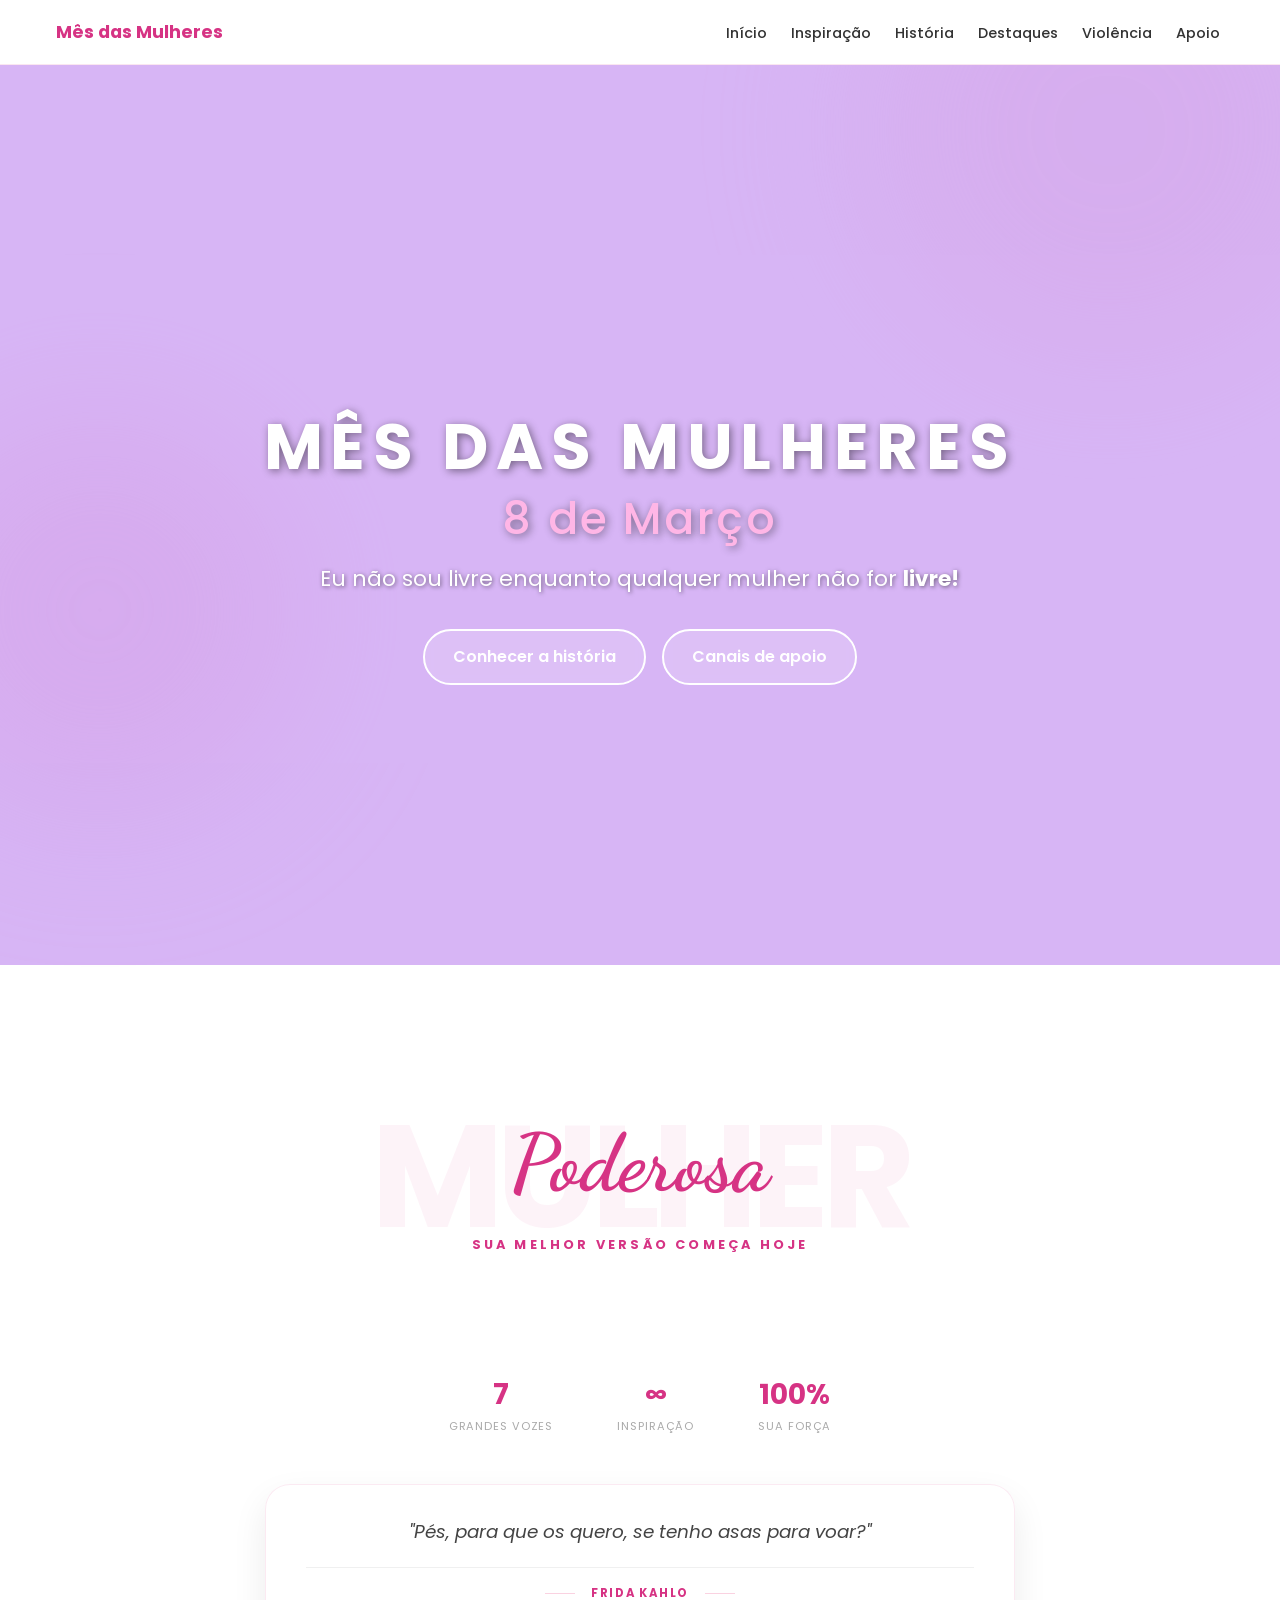
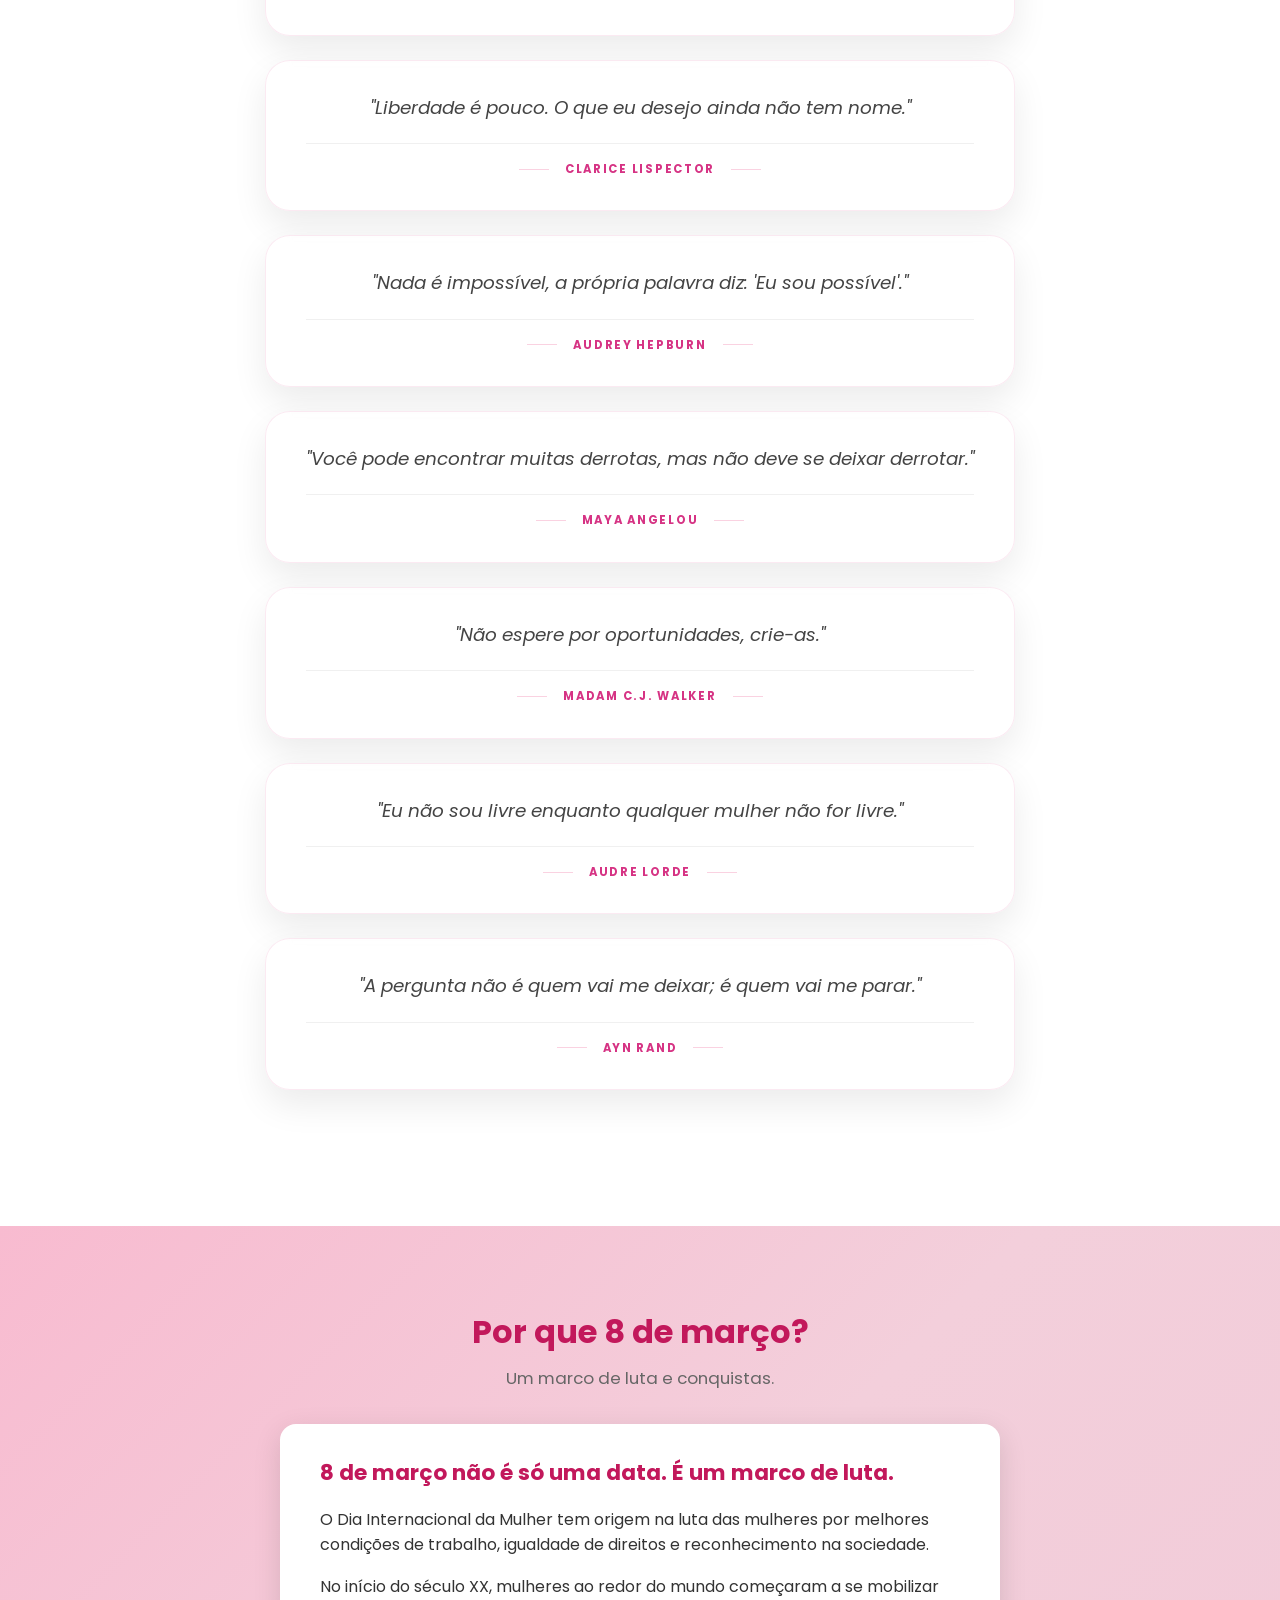
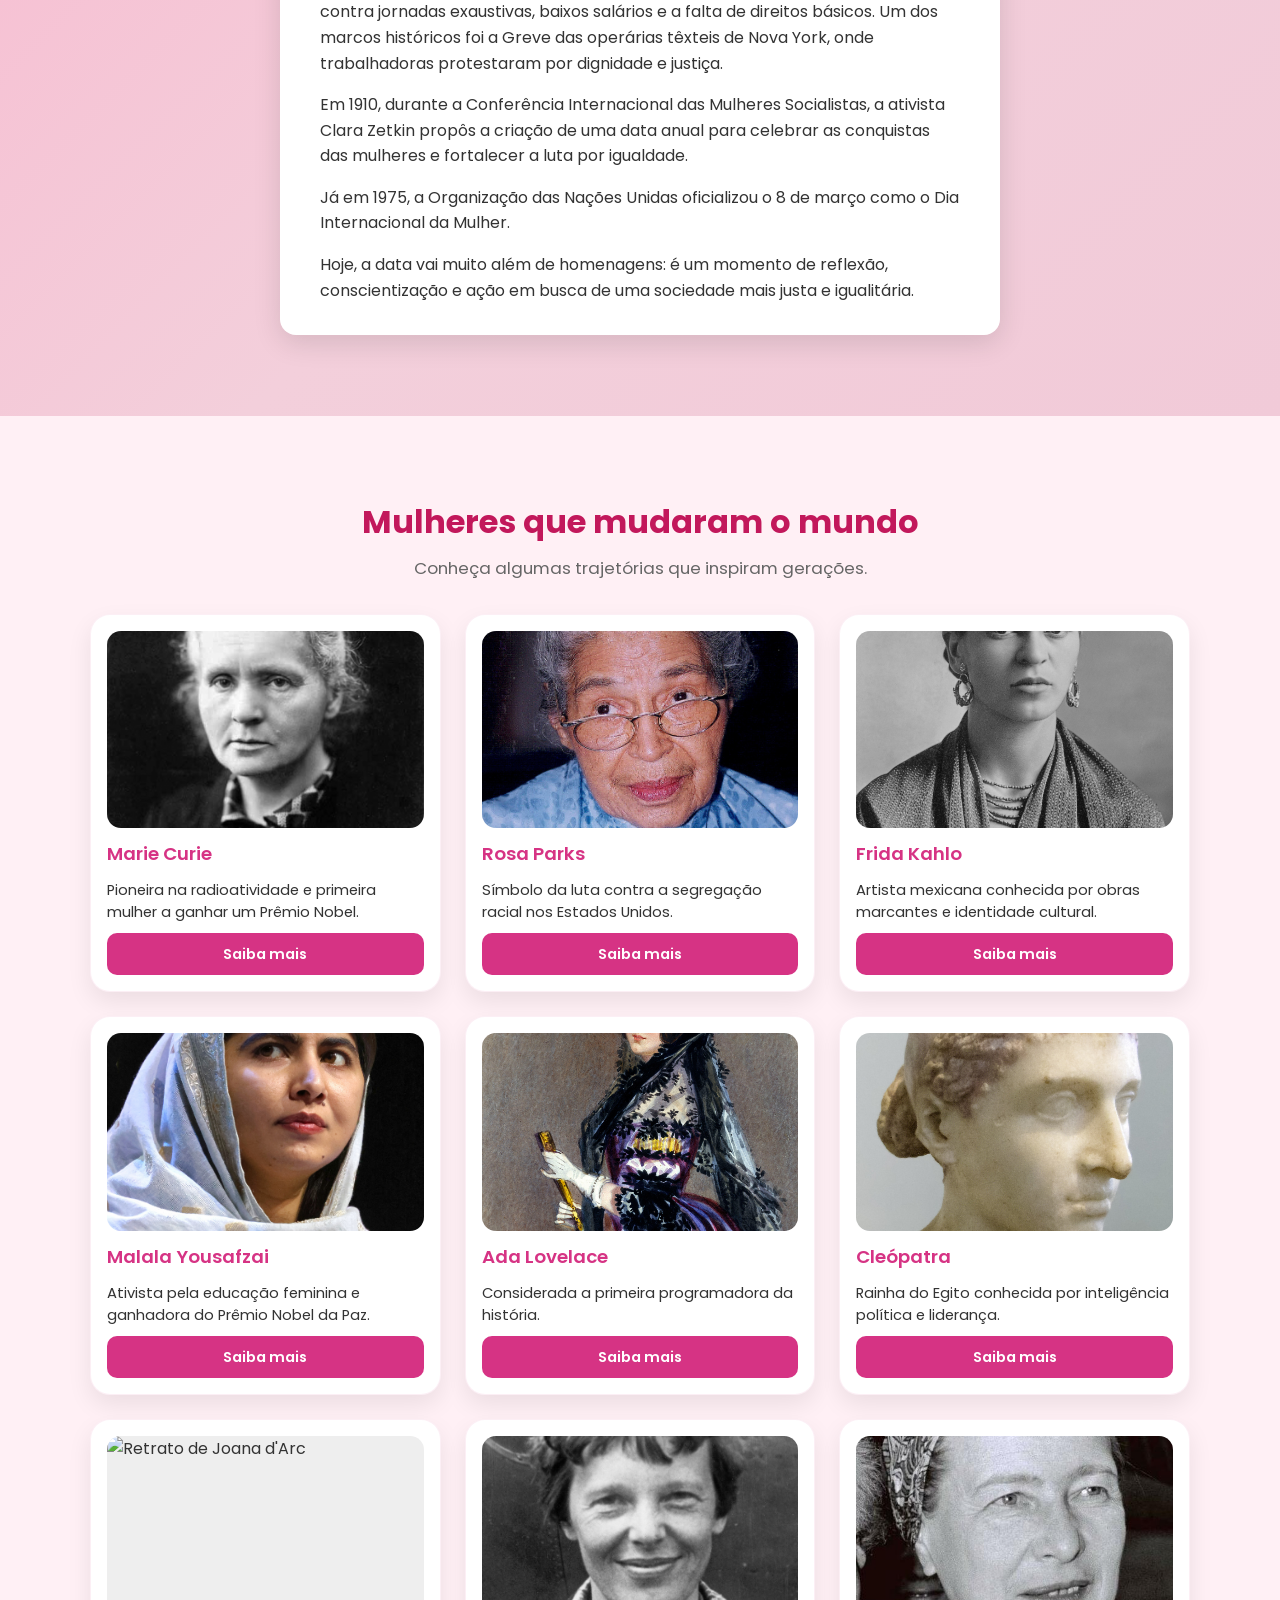
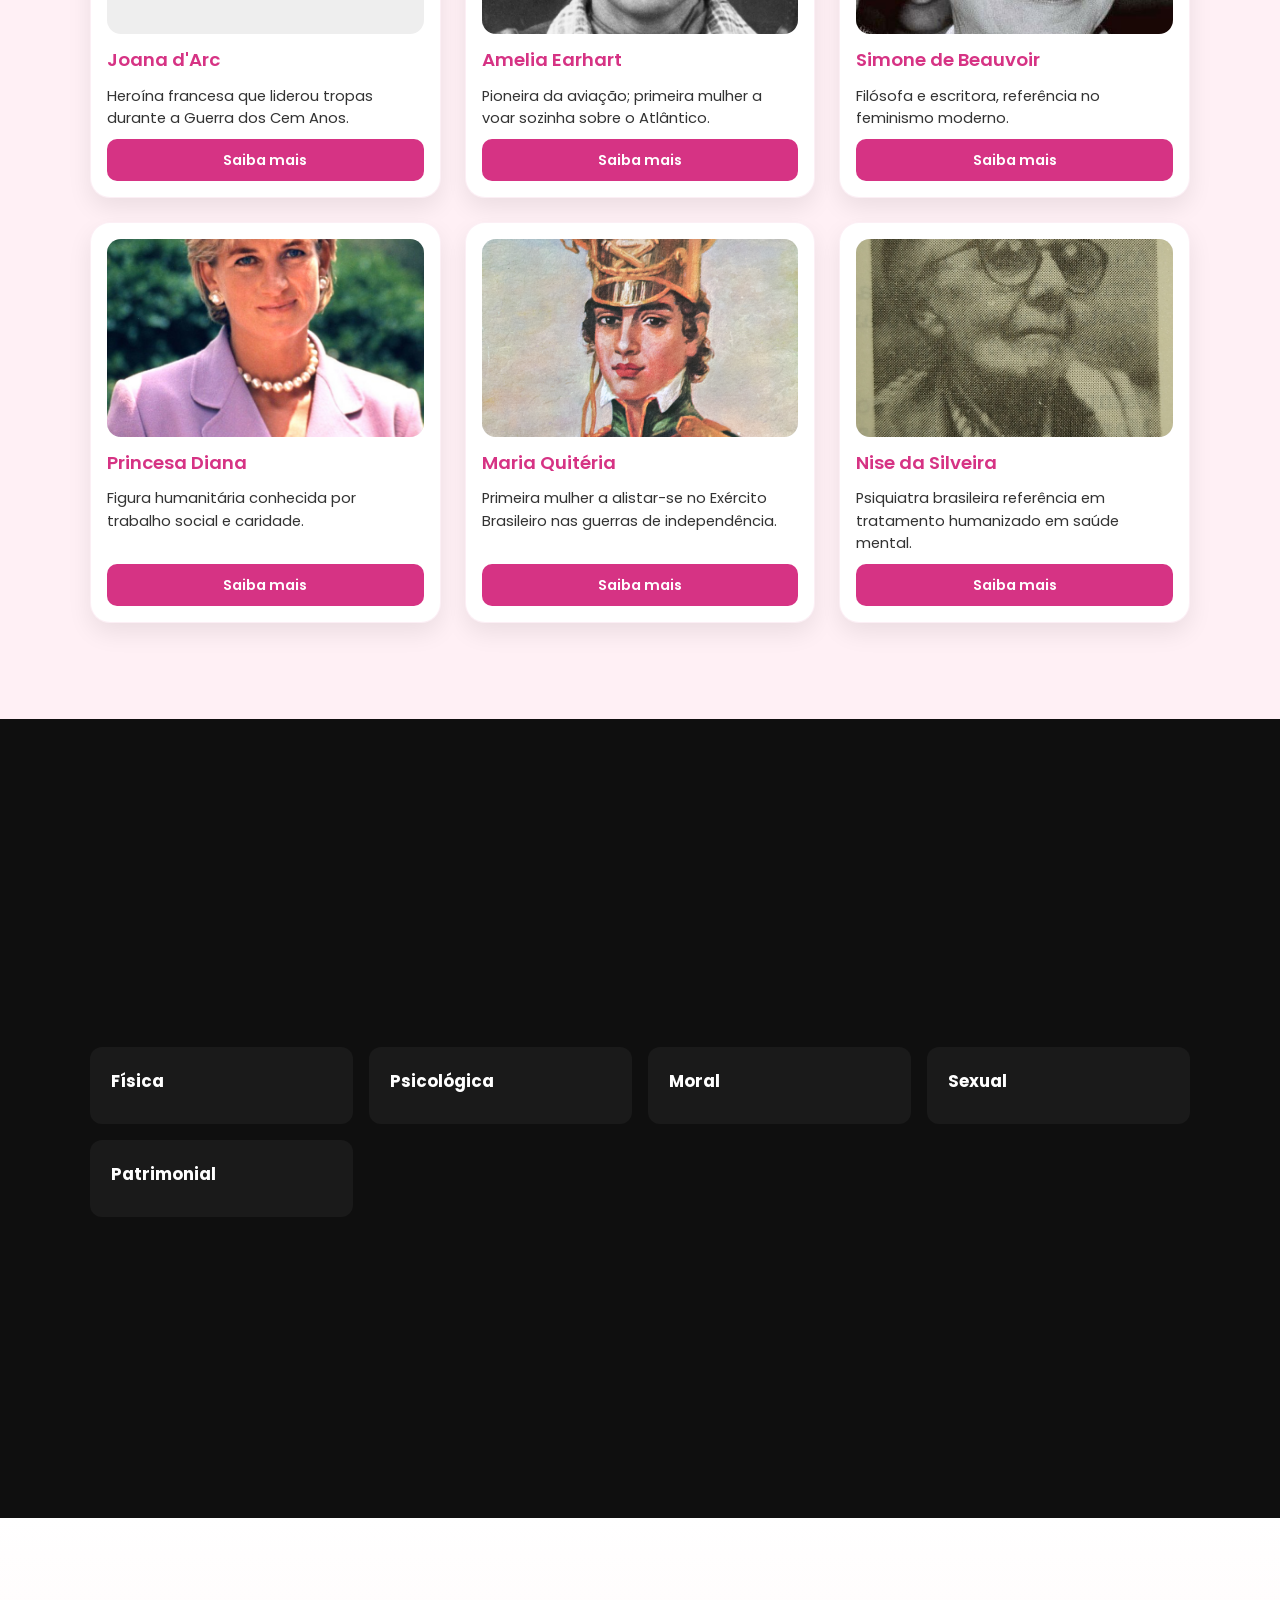
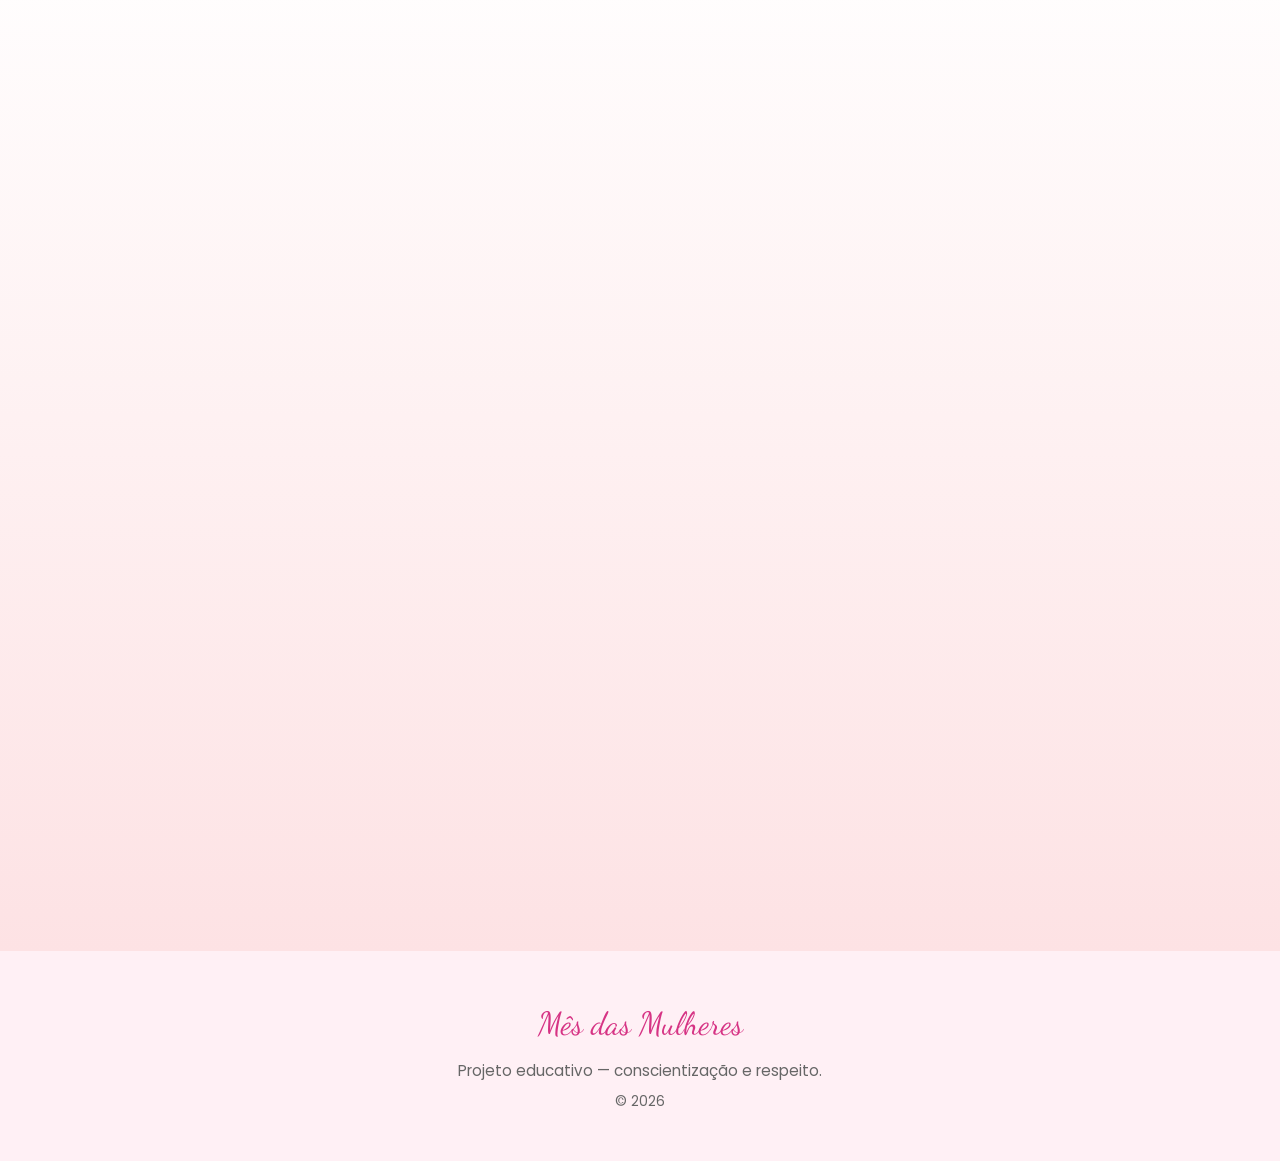
==== commit fdcfdc7c: "Colocando frase no hero a pedido da coordenacao" ====
--- a/index.html
+++ b/index.html
@@ -86,7 +86,7 @@
     </div>
     <div class="hero-content">
       <h1 id="hero-title">MÊS DAS MULHERES <span class="highlight">8 de Março</span></h1>
-      <p>Celebrando a força, a coragem e as conquistas femininas. Um espaço de inspiração, respeito e igualdade para todas as mulheres.</p>
+      <p>Eu não sou livre enquanto qualquer mulher não for <b>livre!</b></p>
       <div class="hero-buttons">
         <a href="#historia" class="btn btn-outline">Conhecer a história</a>
         <a href="#apoio" class="btn btn-outline">Canais de apoio</a>
